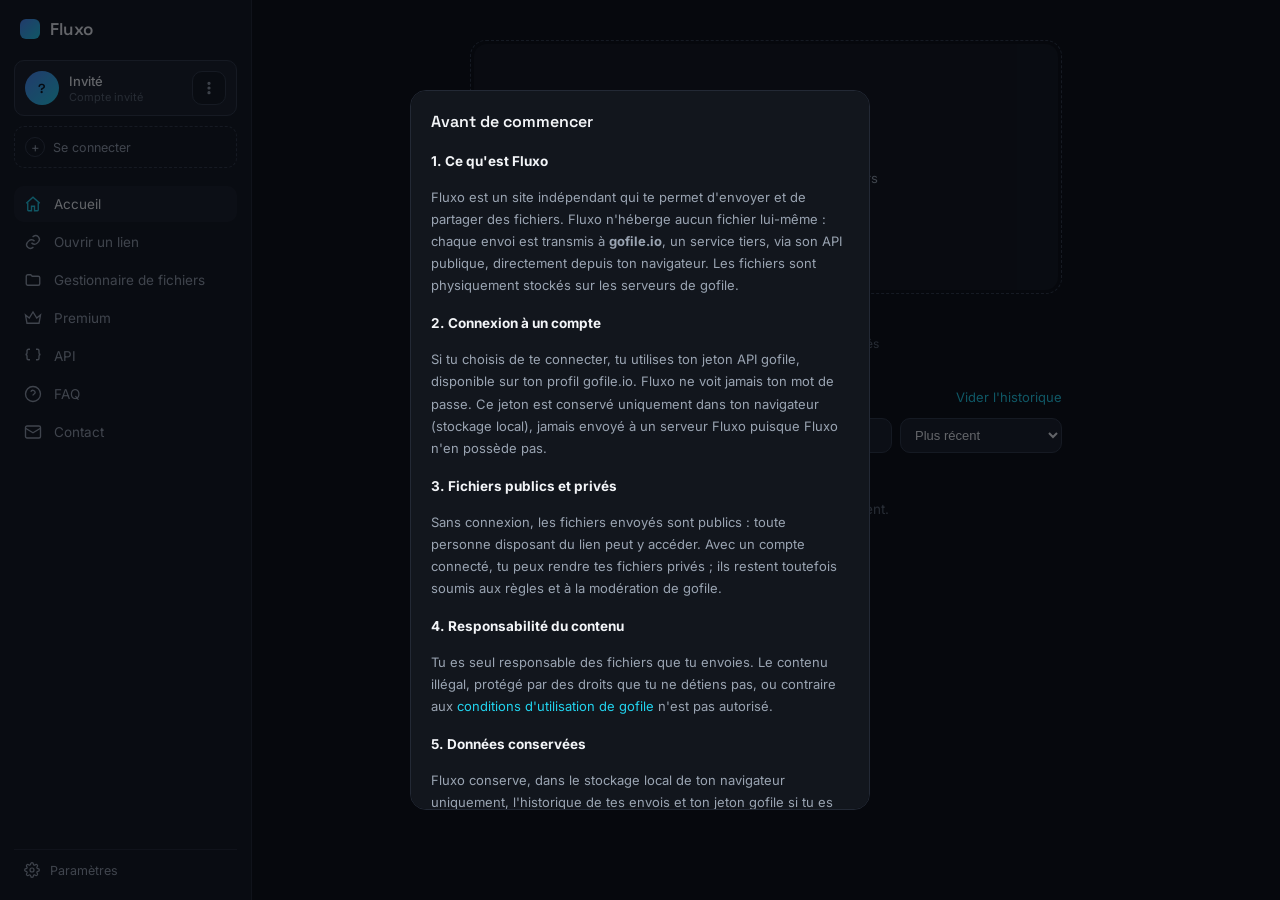
==== app.html @ 528c2066 "Add files via upload" ====
<!DOCTYPE html>
<html lang="fr">
<head>
<meta charset="UTF-8" />
<meta name="viewport" content="width=device-width, initial-scale=1.0" />
<title>Fluxo — App</title>
<link rel="preconnect" href="https://fonts.googleapis.com">
<link rel="preconnect" href="https://fonts.gstatic.com" crossorigin>
<link href="https://fonts.googleapis.com/css2?family=Space+Grotesk:wght@500;600&family=Inter:wght@400;500;600&family=JetBrains+Mono:wght@400;500&display=swap" rel="stylesheet">
<link rel="stylesheet" href="app.css" />
</head>
<body>

  <div class="app-shell">

    <aside class="sidebar">
      <a href="index.html" class="brand">
        <span class="brand-mark"></span>
        <span class="brand-name">Fluxo</span>
      </a>

      <div class="account-card" id="sidebarAccountCard">
        <div class="account-card-avatar" id="sidebarAvatar">?</div>
        <div class="account-card-info">
          <p class="account-card-name" id="sidebarAccountName">Invité</p>
          <p class="account-card-sub" id="sidebarAccountSub">Compte invité</p>
        </div>
        <button class="icon-btn account-card-menu" id="accountMenuBtn" aria-label="Options du compte">
          <svg width="16" height="16" viewBox="0 0 24 24" fill="none" stroke="currentColor" stroke-width="2"><circle cx="12" cy="5" r="1.4"/><circle cx="12" cy="12" r="1.4"/><circle cx="12" cy="19" r="1.4"/></svg>
        </button>
      </div>

      <button class="add-account-box" id="addAccountBox">
        <span class="add-account-icon">+</span>
        <span>Se connecter</span>
      </button>

      <nav class="sidebar-nav">
        <button class="nav-item active" data-view="home">
          <svg width="18" height="18" viewBox="0 0 24 24" fill="none" stroke="currentColor" stroke-width="1.8"><path d="M3 11l9-8 9 8"/><path d="M5 10v10a1 1 0 0 0 1 1h4v-6h4v6h4a1 1 0 0 0 1-1V10"/></svg>
          <span>Accueil</span>
        </button>
        <button class="nav-item" data-view="openlink">
          <svg width="18" height="18" viewBox="0 0 24 24" fill="none" stroke="currentColor" stroke-width="1.8"><path d="M10 13a5 5 0 0 0 7.5.5l2-2a5 5 0 0 0-7-7l-1 1"/><path d="M14 11a5 5 0 0 0-7.5-.5l-2 2a5 5 0 0 0 7 7l1-1"/></svg>
          <span>Ouvrir un lien</span>
        </button>
        <button class="nav-item" data-view="filemanager">
          <svg width="18" height="18" viewBox="0 0 24 24" fill="none" stroke="currentColor" stroke-width="1.8"><path d="M3 7a2 2 0 0 1 2-2h4l2 2h8a2 2 0 0 1 2 2v8a2 2 0 0 1-2 2H5a2 2 0 0 1-2-2Z"/></svg>
          <span>Gestionnaire de fichiers</span>
        </button>
        <button class="nav-item" id="premiumNavBtn" data-url="https://gofile.io/premium">
          <svg width="18" height="18" viewBox="0 0 24 24" fill="none" stroke="currentColor" stroke-width="1.8"><path d="m2 8 5 4 5-8 5 8 5-4-2 11H4Z"/></svg>
          <span>Premium</span>
        </button>
        <button class="nav-item" id="apiNavBtn" data-url="https://gofile.io/api">
          <svg width="18" height="18" viewBox="0 0 24 24" fill="none" stroke="currentColor" stroke-width="1.8"><path d="M8 3H6a2 2 0 0 0-2 2v3a2 2 0 0 1-2 2 2 2 0 0 1 2 2v3a2 2 0 0 0 2 2h2M16 3h2a2 2 0 0 1 2 2v3a2 2 0 0 0 2 2 2 2 0 0 0-2 2v3a2 2 0 0 1-2 2h-2"/></svg>
          <span>API</span>
        </button>
        <button class="nav-item" data-view="faq">
          <svg width="18" height="18" viewBox="0 0 24 24" fill="none" stroke="currentColor" stroke-width="1.8"><circle cx="12" cy="12" r="10"/><path d="M9.1 9a3 3 0 0 1 5.8 1c0 2-3 2-3 4"/><path d="M12 17h.01"/></svg>
          <span>FAQ</span>
        </button>
        <button class="nav-item" id="contactNavBtn">
          <svg width="18" height="18" viewBox="0 0 24 24" fill="none" stroke="currentColor" stroke-width="1.8"><rect x="2" y="4" width="20" height="16" rx="2"/><path d="m2 7 10 6 10-6"/></svg>
          <span>Contact</span>
        </button>
      </nav>

      <button id="settingsBtn" class="sidebar-footer-btn">
        <svg width="16" height="16" viewBox="0 0 24 24" fill="none" stroke="currentColor" stroke-width="1.8"><circle cx="12" cy="12" r="3"/><path d="M19.4 15a1.7 1.7 0 0 0 .34 1.87l.06.06a2 2 0 1 1-2.83 2.83l-.06-.06a1.7 1.7 0 0 0-1.87-.34 1.7 1.7 0 0 0-1 1.55V21a2 2 0 0 1-4 0v-.09A1.7 1.7 0 0 0 9 19.4a1.7 1.7 0 0 0-1.87.34l-.06.06a2 2 0 1 1-2.83-2.83l.06-.06A1.7 1.7 0 0 0 4.6 15a1.7 1.7 0 0 0-1.55-1H3a2 2 0 0 1 0-4h.09A1.7 1.7 0 0 0 4.6 9a1.7 1.7 0 0 0-.34-1.87l-.06-.06a2 2 0 1 1 2.83-2.83l.06.06A1.7 1.7 0 0 0 9 4.6a1.7 1.7 0 0 0 1-1.55V3a2 2 0 0 1 4 0v.09a1.7 1.7 0 0 0 1 1.55 1.7 1.7 0 0 0 1.87-.34l.06-.06a2 2 0 1 1 2.83 2.83l-.06.06A1.7 1.7 0 0 0 19.4 9a1.7 1.7 0 0 0 1.55 1H21a2 2 0 0 1 0 4h-.09a1.7 1.7 0 0 0-1.51 1z"/></svg>
        <span>Paramètres</span>
      </button>
    </aside>

    <div class="main-area">

      <!-- HOME VIEW -->
      <main class="content view" id="view-home">

        <section id="dropzone" class="dropzone">
          <div class="dropzone-glow"></div>
          <div class="dropzone-inner">
            <svg class="dropzone-icon" width="40" height="40" viewBox="0 0 24 24" fill="none" stroke="currentColor" stroke-width="1.6"><path d="M12 3v12"/><path d="M7 8l5-5 5 5"/><path d="M4 16v3a2 2 0 0 0 2 2h12a2 2 0 0 0 2-2v-3"/></svg>
            <p class="dropzone-title">Dépose un fichier ici</p>
            <p class="dropzone-sub">ou clique pour parcourir tes fichiers</p>
            <button id="browseBtn" class="btn btn-primary">Choisir un fichier</button>
            <input type="file" id="fileInput" multiple style="display:none;" />
          </div>
        </section>

        <div class="upload-options">
          <div class="privacy-row">
            <label class="switch-row" id="privacyRow">
              <input type="checkbox" id="privacyToggle" disabled />
              <span class="switch"></span>
              <span class="switch-label">Mettre en privé</span>
            </label>
            <span id="privacyHint" class="hint">Connecte-toi à ton compte gofile pour rendre tes fichiers privés</span>
          </div>

          <div id="folderRow" class="folder-row hidden">
            <label class="folder-label" for="folderSelect">Dossier de destination</label>
            <div class="folder-controls">
              <select id="folderSelect">
                <option value="">Racine</option>
              </select>
              <button id="newFolderBtn" class="icon-btn" aria-label="Créer un dossier" title="Créer un dossier">
                <svg width="15" height="15" viewBox="0 0 24 24" fill="none" stroke="currentColor" stroke-width="1.8"><path d="M12 5v14M5 12h14"/></svg>
              </button>
            </div>
          </div>
        </div>

        <section class="history-section">
          <div class="history-header">
            <h2>Envois</h2>
            <button id="clearHistoryBtn" class="link-btn">Vider l'historique</button>
          </div>

          <div class="history-toolbar">
            <input type="text" id="historySearch" placeholder="Rechercher un fichier…" />
            <select id="historySort">
              <option value="date-desc">Plus récent</option>
              <option value="date-asc">Plus ancien</option>
              <option value="name-asc">Nom (A–Z)</option>
              <option value="name-desc">Nom (Z–A)</option>
              <option value="size-desc">Taille (grand → petit)</option>
              <option value="size-asc">Taille (petit → grand)</option>
            </select>
          </div>

          <div id="historyList" class="history-list">
            <p class="empty-state">Aucun fichier envoyé pour le moment.</p>
          </div>
        </section>

      </main>

      <!-- OPEN LINK VIEW -->
      <main class="content view hidden" id="view-openlink">
        <div class="view-header">
          <h1>Ouvrir un lien</h1>
        </div>
        <p class="about-text" style="margin-bottom:16px;">Colle un lien Fluxo ou gofile reçu d'un autre appareil pour l'ouvrir directement.</p>
        <div class="folder-controls">
          <input type="text" id="openLinkInput" placeholder="https://fluxo.../r/AbC123 ou https://gofile.io/d/AbC123" style="flex:1; background: var(--bg-elevated); border: 1px solid var(--border-strong); border-radius: var(--radius); padding: 9px 12px; color: var(--text-primary); font-size: 13px;" />
          <button id="openLinkBtn" class="btn btn-primary">Ouvrir</button>
        </div>
      </main>

      <!-- FILE MANAGER VIEW -->
      <main class="content view hidden" id="view-filemanager">
        <div class="view-header">
          <h1>Gestionnaire de fichiers</h1>
        </div>
        <div id="fmLoggedOut" class="fm-message">
          <p>Connecte-toi à ton compte gofile pour parcourir tes fichiers et dossiers.</p>
          <button class="btn btn-primary" id="fmLoginBtn">Se connecter avec gofile</button>
        </div>
        <div id="fmLoggedIn" class="hidden">
          <div class="fm-breadcrumbs" id="fmBreadcrumbs"></div>
          <div id="fmList" class="fm-list"></div>
        </div>
      </main>

      <!-- FAQ VIEW -->
      <main class="content view hidden" id="view-faq">
        <div class="view-header">
          <h1>Foire aux questions</h1>
        </div>
        <div class="faq-list" id="faqList"></div>
      </main>

    </div>
  </div>

  <!-- Settings drawer -->
  <div id="settingsOverlay" class="overlay hidden">
    <div class="drawer">
      <div class="drawer-header">
        <h2>Paramètres</h2>
        <button id="closeSettingsBtn" class="icon-btn" aria-label="Fermer">
          <svg width="18" height="18" viewBox="0 0 24 24" fill="none" stroke="currentColor" stroke-width="1.8"><path d="M18 6 6 18M6 6l12 12"/></svg>
        </button>
      </div>

      <div class="drawer-body">

        <div class="settings-block">
          <h3>Compte</h3>
          <div id="accountBox" class="account-box">
            <div class="account-info">
              <p id="accountStatusText" class="account-status">Non connecté</p>
              <p class="account-desc">gofile bloque l'affichage de sa page de connexion dans un site tiers, donc la connexion se fait ici via ton jeton API : ouvre ton profil gofile, copie ton jeton, colle-le ci-dessous. Fluxo ne voit jamais ton mot de passe.</p>
            </div>
            <button id="loginBtn" class="btn btn-secondary">Ouvrir mon profil gofile</button>
            <button id="logoutBtn" class="btn btn-ghost hidden">Se déconnecter</button>
            <div class="manual-token" open>
              <div class="manual-token-body" style="margin-top:10px;">
                <input type="text" id="manualTokenInput" placeholder="Colle ton jeton gofile ici" />
                <button id="manualTokenBtn" class="btn btn-secondary">Valider</button>
              </div>
            </div>
          </div>
        </div>

        <div class="settings-block" id="usageBlock" style="display:none;">
          <h3>Stockage utilisé</h3>
          <div class="usage-box">
            <p id="usageText" class="usage-text">—</p>
          </div>
        </div>

        <div class="settings-block">
          <h3>Envoi</h3>
          <label class="switch-row">
            <input type="checkbox" id="defaultPrivateToggle" />
            <span class="switch"></span>
            <span class="switch-label">Mettre les nouveaux fichiers en privé par défaut</span>
          </label>
          <label class="switch-row" style="margin-top:10px;">
            <input type="checkbox" id="autoCopyToggle" />
            <span class="switch"></span>
            <span class="switch-label">Copier le lien automatiquement après l'envoi</span>
          </label>
        </div>

        <div class="settings-block">
          <h3>Lien public</h3>
          <p class="about-text">Si tu déploies le site vitrine Fluxo (voir le dossier <code>fluxo-site</code>), colle son adresse ici : les liens copiés utiliseront ton domaine au lieu de gofile.io.</p>
          <input type="text" id="publicDomainInput" placeholder="https://tonpseudo.github.io/fluxo" style="width:100%; background: var(--bg-elevated); border: 1px solid var(--border-strong); border-radius: var(--radius); padding: 9px 12px; color: var(--text-primary); font-size: 12.5px; margin-top: 8px;" />
        </div>

        <div class="settings-block">
          <h3>À propos</h3>
          <p class="about-text">Fluxo est une interface indépendante qui envoie et stocke tes fichiers via l'<a href="#" class="link" data-url="https://gofile.io/api">API publique de gofile</a>. Les fichiers sont hébergés sur les serveurs de gofile et soumis à leurs <a href="#" class="link" data-url="https://gofile.io/terms">conditions d'utilisation</a>.</p>
          <button id="termsBtn" class="link-btn">Lire les conditions d'utilisation de Fluxo</button>
        </div>

      </div>
    </div>
  </div>

  <!-- Terms modal -->
  <div id="termsOverlay" class="overlay hidden">
    <div class="modal">
      <div class="drawer-header">
        <h2>Conditions d'utilisation</h2>
        <button id="closeTermsBtn" class="icon-btn" aria-label="Fermer">
          <svg width="18" height="18" viewBox="0 0 24 24" fill="none" stroke="currentColor" stroke-width="1.8"><path d="M18 6 6 18M6 6l12 12"/></svg>
        </button>
      </div>
      <div id="termsBody" class="modal-body"></div>
    </div>
  </div>

  <!-- First-launch terms gate -->
  <div id="gateOverlay" class="overlay">
    <div class="modal">
      <div class="drawer-header">
        <h2>Avant de commencer</h2>
      </div>
      <div class="modal-body" id="gateBody"></div>
      <div class="gate-footer">
        <label class="checkbox-row">
          <input type="checkbox" id="gateCheckbox" />
          <span>J'ai lu et j'accepte les conditions d'utilisation.</span>
        </label>
        <button id="gateAcceptBtn" class="btn btn-primary" disabled>Continuer</button>
      </div>
    </div>
  </div>

  <!-- QR code modal -->
  <div id="qrOverlay" class="overlay hidden">
    <div class="modal modal-narrow">
      <div class="drawer-header">
        <h2>Lien du fichier</h2>
        <button id="closeQrBtn" class="icon-btn" aria-label="Fermer">
          <svg width="18" height="18" viewBox="0 0 24 24" fill="none" stroke="currentColor" stroke-width="1.8"><path d="M18 6 6 18M6 6l12 12"/></svg>
        </button>
      </div>
      <div class="qr-body">
        <div id="qrCanvas" class="qr-canvas"></div>
        <p id="qrLink" class="qr-link"></p>
        <button id="qrCopyBtn" class="btn btn-secondary">Copier le lien</button>
      </div>
    </div>
  </div>

  <!-- New folder modal -->
  <div id="folderOverlay" class="overlay hidden">
    <div class="modal modal-narrow">
      <div class="drawer-header">
        <h2>Nouveau dossier</h2>
        <button id="closeFolderModalBtn" class="icon-btn" aria-label="Fermer">
          <svg width="18" height="18" viewBox="0 0 24 24" fill="none" stroke="currentColor" stroke-width="1.8"><path d="M18 6 6 18M6 6l12 12"/></svg>
        </button>
      </div>
      <div class="modal-body">
        <input type="text" id="newFolderInput" placeholder="Nom du dossier" style="width:100%; background: var(--bg-elevated); border: 1px solid var(--border-strong); border-radius: var(--radius); padding: 9px 12px; color: var(--text-primary); font-size: 13.5px; margin-bottom: 14px;" />
        <button id="createFolderConfirmBtn" class="btn btn-primary">Créer</button>
      </div>
    </div>
  </div>

  <!-- Rename modal -->
  <div id="renameOverlay" class="overlay hidden">
    <div class="modal modal-narrow">
      <div class="drawer-header">
        <h2>Renommer</h2>
        <button id="closeRenameModalBtn" class="icon-btn" aria-label="Fermer">
          <svg width="18" height="18" viewBox="0 0 24 24" fill="none" stroke="currentColor" stroke-width="1.8"><path d="M18 6 6 18M6 6l12 12"/></svg>
        </button>
      </div>
      <div class="modal-body">
        <input type="text" id="renameInput" style="width:100%; background: var(--bg-elevated); border: 1px solid var(--border-strong); border-radius: var(--radius); padding: 9px 12px; color: var(--text-primary); font-size: 13.5px; margin-bottom: 14px;" />
        <button id="renameConfirmBtn" class="btn btn-primary">Renommer</button>
      </div>
    </div>
  </div>

  <!-- Direct link modal -->
  <div id="directLinkOverlay" class="overlay hidden">
    <div class="modal modal-narrow">
      <div class="drawer-header">
        <h2>Lien de téléchargement direct</h2>
        <button id="closeDirectLinkBtn" class="icon-btn" aria-label="Fermer">
          <svg width="18" height="18" viewBox="0 0 24 24" fill="none" stroke="currentColor" stroke-width="1.8"><path d="M18 6 6 18M6 6l12 12"/></svg>
        </button>
      </div>
      <div class="modal-body">
        <p style="margin-top:0;">Ce lien télécharge le fichier immédiatement, sans passer par la page Fluxo — à réserver à un partage de confiance. Nécessite un compte gofile premium.</p>
        <p id="directLinkResult" class="qr-link" style="text-align:left; word-break:break-all;"></p>
        <button id="directLinkCopyBtn" class="btn btn-secondary hidden">Copier le lien</button>
      </div>
    </div>
  </div>

  <!-- Contact modal -->
  <div id="contactOverlay" class="overlay hidden">
    <div class="modal modal-narrow">
      <div class="drawer-header">
        <h2>Contact</h2>
        <button id="closeContactBtn" class="icon-btn" aria-label="Fermer">
          <svg width="18" height="18" viewBox="0 0 24 24" fill="none" stroke="currentColor" stroke-width="1.8"><path d="M18 6 6 18M6 6l12 12"/></svg>
        </button>
      </div>
      <div class="modal-body">
        <p style="margin-top:0;">Une question, un souci ? Écris-nous, on te répond directement par email.</p>
        <input type="email" id="contactEmailInput" placeholder="Ton adresse email" style="width:100%; background: var(--bg-elevated); border: 1px solid var(--border-strong); border-radius: var(--radius); padding: 9px 12px; color: var(--text-primary); font-size: 13px; margin-bottom: 10px;" />
        <textarea id="contactMessageInput" placeholder="Ton message" rows="5" style="width:100%; background: var(--bg-elevated); border: 1px solid var(--border-strong); border-radius: var(--radius); padding: 9px 12px; color: var(--text-primary); font-size: 13px; margin-bottom: 14px; resize: vertical; font-family: inherit;"></textarea>
        <button id="contactSendBtn" class="btn btn-primary">Envoyer</button>
      </div>
    </div>
  </div>

  <div id="toast" class="toast hidden"></div>

  <script src="qrcode.lib.js"></script>
  <script src="app.js"></script>
</body>
</html>
---- app.css ----
:root {
  --bg-deep: #0A0D12;
  --bg-panel: #12161D;
  --bg-elevated: #1A1F29;
  --border: #232935;
  --border-strong: #313A49;

  --accent-1: #4F8CFF;
  --accent-2: #22D3EE;

  --text-primary: #F3F5F8;
  --text-secondary: #9AA4B2;
  --text-muted: #5C6673;

  --success: #34D399;
  --private: #F5A623;
  --danger: #F0605A;

  --font-display: 'Space Grotesk', 'Inter', sans-serif;
  --font-body: 'Inter', -apple-system, sans-serif;
  --font-mono: 'JetBrains Mono', monospace;

  --radius: 10px;
  --radius-lg: 16px;
}

* { box-sizing: border-box; }

body {
  margin: 0;
  background: var(--bg-deep);
  color: var(--text-primary);
  font-family: var(--font-body);
  -webkit-font-smoothing: antialiased;
}

button, input { font-family: inherit; }

/* ---------- App shell / Sidebar ---------- */
.app-shell { display: flex; height: 100vh; }

.sidebar {
  width: 252px;
  flex-shrink: 0;
  background: var(--bg-panel);
  border-right: 1px solid var(--border);
  display: flex;
  flex-direction: column;
  padding: 18px 14px;
}

.brand { display: flex; align-items: center; gap: 10px; padding: 0 6px 20px; text-decoration: none; color: inherit; }

@media (max-width: 760px) {
  .app-shell { flex-direction: column; height: auto; min-height: 100vh; }
  .sidebar { width: 100%; flex-direction: row; flex-wrap: wrap; align-items: center; padding: 12px 14px; gap: 10px; }
  .brand { padding: 0; margin-right: auto; }
  .account-card { margin-bottom: 0; }
  .sidebar-nav { flex-direction: row; flex-wrap: wrap; width: 100%; order: 3; }
  .add-account-box { order: 2; width: auto; margin-bottom: 0; }
  .sidebar-footer-btn { border-top: none; margin-top: 0; }
  .main-area { overflow-y: visible; }
  .view { padding: 24px 16px 40px; }
  .drawer { width: 100%; }
  .modal { width: 92%; }
}

.brand-mark {
  width: 20px;
  height: 20px;
  border-radius: 6px;
  background: linear-gradient(135deg, var(--accent-1), var(--accent-2));
}

.brand-name {
  font-family: var(--font-display);
  font-weight: 600;
  font-size: 17px;
  letter-spacing: 0.2px;
}

.account-card {
  display: flex;
  align-items: center;
  gap: 10px;
  background: var(--bg-elevated);
  border: 1px solid var(--border-strong);
  border-radius: var(--radius);
  padding: 10px 10px;
  margin-bottom: 10px;
}

.account-card-avatar {
  width: 34px;
  height: 34px;
  border-radius: 50%;
  background: linear-gradient(135deg, var(--accent-1), var(--accent-2));
  display: flex;
  align-items: center;
  justify-content: center;
  font-family: var(--font-display);
  font-weight: 600;
  font-size: 13px;
  color: #06121F;
  flex-shrink: 0;
}

.account-card-info { flex: 1; min-width: 0; }
.account-card-name { font-size: 13px; font-weight: 500; margin: 0; white-space: nowrap; overflow: hidden; text-overflow: ellipsis; }
.account-card-sub { font-size: 11px; color: var(--text-muted); margin: 1px 0 0; }
.account-card-menu { width: 26px; height: 26px; flex-shrink: 0; }

.add-account-box {
  display: flex;
  align-items: center;
  gap: 8px;
  border: 1.5px dashed var(--border-strong);
  border-radius: var(--radius);
  background: transparent;
  color: var(--text-secondary);
  padding: 10px;
  font-size: 12.5px;
  cursor: pointer;
  margin-bottom: 18px;
  transition: border-color 0.15s ease, color 0.15s ease;
}
.add-account-box:hover { border-color: var(--accent-1); color: var(--text-primary); }
.add-account-box.hidden { display: none; }

.add-account-icon {
  width: 20px;
  height: 20px;
  border-radius: 50%;
  border: 1px solid var(--border-strong);
  display: flex;
  align-items: center;
  justify-content: center;
  font-size: 13px;
  flex-shrink: 0;
}

.sidebar-nav { display: flex; flex-direction: column; gap: 2px; flex: 1; }

.nav-item {
  display: flex;
  align-items: center;
  gap: 12px;
  background: none;
  border: none;
  color: var(--text-secondary);
  padding: 9px 10px;
  border-radius: var(--radius);
  font-size: 13.5px;
  cursor: pointer;
  text-align: left;
}
.nav-item:hover { background: var(--bg-elevated); color: var(--text-primary); }
.nav-item.active { background: var(--bg-elevated); color: var(--text-primary); }
.nav-item.active svg { color: var(--accent-2); }

.sidebar-footer-btn {
  display: flex;
  align-items: center;
  gap: 10px;
  background: none;
  border: none;
  border-top: 1px solid var(--border);
  color: var(--text-secondary);
  padding: 12px 10px 4px;
  font-size: 12.5px;
  cursor: pointer;
  margin-top: 8px;
}
.sidebar-footer-btn:hover { color: var(--text-primary); }

.main-area { flex: 1; overflow-y: auto; }

.view { max-width: 640px; margin: 0 auto; padding: 40px 24px 60px; }
.view.hidden { display: none; }

.view-header { margin-bottom: 22px; }
.view-header h1 { font-family: var(--font-display); font-size: 20px; font-weight: 600; margin: 0; }

.icon-btn {
  width: 34px;
  height: 34px;
  border-radius: var(--radius);
  border: 1px solid var(--border-strong);
  background: var(--bg-panel);
  color: var(--text-secondary);
  display: flex;
  align-items: center;
  justify-content: center;
  cursor: pointer;
  flex-shrink: 0;
}
.icon-btn:hover { color: var(--text-primary); border-color: var(--accent-1); }

/* ---------- Dropzone ---------- */
.dropzone {
  position: relative;
  border-radius: var(--radius-lg);
  border: 1.5px dashed var(--border-strong);
  padding: 3px;
  cursor: pointer;
  overflow: hidden;
}

.dropzone-glow {
  position: absolute;
  inset: -40%;
  background: conic-gradient(from 0deg, transparent 0 70%, var(--accent-1), var(--accent-2), transparent 100%);
  opacity: 0;
  transition: opacity 0.25s ease;
  animation: spin 3.5s linear infinite;
  animation-play-state: paused;
}

.dropzone.drag-over .dropzone-glow {
  opacity: 0.9;
  animation-play-state: running;
}

.dropzone.drag-over { border-color: transparent; }

@keyframes spin { to { transform: rotate(360deg); } }

.dropzone-inner {
  position: relative;
  background: var(--bg-panel);
  border-radius: calc(var(--radius-lg) - 3px);
  padding: 48px 24px;
  display: flex;
  flex-direction: column;
  align-items: center;
  text-align: center;
  gap: 6px;
}

.dropzone-icon { color: var(--accent-2); margin-bottom: 6px; }

.dropzone-title { font-size: 16px; font-weight: 500; margin: 0; }
.dropzone-sub { font-size: 13px; color: var(--text-secondary); margin: 0 0 14px; }

/* ---------- Buttons ---------- */
.btn {
  border-radius: var(--radius);
  border: 1px solid transparent;
  padding: 9px 18px;
  font-size: 13.5px;
  font-weight: 500;
  cursor: pointer;
  transition: transform 0.08s ease, background 0.15s ease;
}
.btn:active { transform: scale(0.97); }

.btn-primary {
  background: linear-gradient(135deg, var(--accent-1), var(--accent-2));
  color: #06121F;
}
.btn-primary:hover { filter: brightness(1.08); }
.btn-primary:disabled { opacity: 0.5; cursor: not-allowed; filter: none; }

.btn-secondary {
  background: var(--bg-elevated);
  border-color: var(--border-strong);
  color: var(--text-primary);
}
.btn-secondary:hover { border-color: var(--accent-1); }

.btn-ghost {
  background: transparent;
  border-color: var(--border-strong);
  color: var(--text-secondary);
}

.link-btn {
  background: none;
  border: none;
  color: var(--accent-2);
  font-size: 13px;
  cursor: pointer;
  padding: 0;
}

/* ---------- Upload options ---------- */
.upload-options { margin: 18px 4px 36px; display: flex; flex-direction: column; gap: 18px; }

.folder-row { display: flex; flex-direction: column; gap: 6px; }
.folder-label { font-size: 12px; color: var(--text-muted); }
.folder-controls { display: flex; gap: 8px; align-items: center; }

select {
  background: var(--bg-elevated);
  border: 1px solid var(--border-strong);
  border-radius: var(--radius);
  color: var(--text-primary);
  padding: 8px 10px;
  font-size: 13px;
}

/* ---------- History toolbar ---------- */
.history-toolbar { display: flex; gap: 8px; margin-bottom: 14px; }
.history-toolbar input {
  flex: 1;
  background: var(--bg-elevated);
  border: 1px solid var(--border-strong);
  border-radius: var(--radius);
  padding: 8px 12px;
  color: var(--text-primary);
  font-size: 13px;
}
.history-toolbar select { flex-shrink: 0; }

/* ---------- Usage box ---------- */
.usage-box { background: var(--bg-elevated); border: 1px solid var(--border); border-radius: var(--radius); padding: 12px 14px; }
.usage-text { margin: 0; font-size: 13px; color: var(--text-secondary); font-family: var(--font-mono); }

/* ---------- Privacy row ---------- */
.privacy-row { display: flex; flex-direction: column; gap: 4px; margin: 0; }

.switch-row { display: flex; align-items: center; gap: 10px; cursor: pointer; }

.switch-row input { position: absolute; opacity: 0; width: 0; height: 0; }

.switch {
  width: 36px;
  height: 20px;
  border-radius: 999px;
  background: var(--bg-elevated);
  border: 1px solid var(--border-strong);
  position: relative;
  transition: background 0.15s ease;
  flex-shrink: 0;
}
.switch::after {
  content: '';
  position: absolute;
  top: 2px;
  left: 2px;
  width: 14px;
  height: 14px;
  border-radius: 50%;
  background: var(--text-muted);
  transition: transform 0.15s ease, background 0.15s ease;
}

.switch-row input:checked + .switch { background: rgba(245, 166, 35, 0.18); border-color: var(--private); }
.switch-row input:checked + .switch::after { transform: translateX(16px); background: var(--private); }

.switch-row input:disabled + .switch { opacity: 0.4; cursor: not-allowed; }
.switch-row:has(input:disabled) { cursor: not-allowed; }

.switch-label { font-size: 13.5px; color: var(--text-primary); }
.switch-row:has(input:disabled) .switch-label { color: var(--text-muted); }

.hint { font-size: 12px; color: var(--text-muted); margin-left: 46px; }

/* ---------- History ---------- */
.history-header { display: flex; align-items: center; justify-content: space-between; margin-bottom: 12px; }
.history-header h2 { font-family: var(--font-display); font-size: 15px; font-weight: 600; margin: 0; }

.history-list { display: flex; flex-direction: column; gap: 8px; }

.empty-state { color: var(--text-muted); font-size: 13.5px; padding: 20px 0; text-align: center; }

.history-item {
  display: flex;
  align-items: center;
  gap: 12px;
  padding: 12px 14px;
  border-radius: var(--radius);
  border: 1px solid var(--border);
  background: var(--bg-panel);
}

.history-item-icon {
  width: 34px;
  height: 34px;
  border-radius: 8px;
  background: var(--bg-elevated);
  display: flex;
  align-items: center;
  justify-content: center;
  color: var(--accent-2);
  flex-shrink: 0;
}

.history-item-main { flex: 1; min-width: 0; }
.history-item-name { font-size: 13.5px; font-weight: 500; white-space: nowrap; overflow: hidden; text-overflow: ellipsis; }
.history-item-meta { font-size: 11.5px; color: var(--text-muted); font-family: var(--font-mono); display: flex; gap: 8px; align-items: center; }

.badge {
  font-size: 10.5px;
  padding: 2px 7px;
  border-radius: 999px;
  font-family: var(--font-body);
  font-weight: 500;
}
.badge-private { background: rgba(245, 166, 35, 0.15); color: var(--private); }
.badge-public { background: rgba(154, 164, 178, 0.15); color: var(--text-secondary); }

.history-item-actions { display: flex; gap: 6px; }

.progress-bar {
  height: 3px;
  background: var(--border);
  border-radius: 999px;
  overflow: hidden;
  margin-top: 6px;
}
.progress-bar-fill {
  height: 100%;
  background: linear-gradient(90deg, var(--accent-1), var(--accent-2));
  width: 0%;
  transition: width 0.15s ease;
}

/* ---------- File manager ---------- */
.fm-message { text-align: center; padding: 40px 0; color: var(--text-secondary); }
.fm-message p { margin-bottom: 16px; font-size: 13.5px; }

.fm-breadcrumbs { display: flex; align-items: center; gap: 6px; margin-bottom: 16px; font-size: 12.5px; color: var(--text-muted); flex-wrap: wrap; }
.fm-breadcrumbs button { background: none; border: none; color: var(--text-secondary); cursor: pointer; font-size: 12.5px; padding: 2px 4px; }
.fm-breadcrumbs button:hover { color: var(--accent-2); }
.fm-breadcrumbs .sep { color: var(--text-muted); }

.fm-list { display: flex; flex-direction: column; gap: 8px; }

.fm-item {
  display: flex;
  align-items: center;
  gap: 12px;
  padding: 11px 14px;
  border-radius: var(--radius);
  border: 1px solid var(--border);
  background: var(--bg-panel);
  cursor: default;
}
.fm-item.is-folder { cursor: pointer; }
.fm-item.is-folder:hover { border-color: var(--accent-1); }

.fm-item-icon { color: var(--text-secondary); flex-shrink: 0; }
.fm-item.is-folder .fm-item-icon { color: var(--accent-2); }
.fm-item-name { flex: 1; font-size: 13.5px; min-width: 0; white-space: nowrap; overflow: hidden; text-overflow: ellipsis; }
.fm-item-size { font-size: 11.5px; color: var(--text-muted); font-family: var(--font-mono); flex-shrink: 0; }

/* ---------- FAQ ---------- */
.faq-item { border: 1px solid var(--border); border-radius: var(--radius); margin-bottom: 8px; overflow: hidden; }
.faq-question {
  width: 100%;
  text-align: left;
  background: var(--bg-panel);
  border: none;
  color: var(--text-primary);
  padding: 14px 16px;
  font-size: 13.5px;
  font-weight: 500;
  cursor: pointer;
  display: flex;
  justify-content: space-between;
  align-items: center;
}
.faq-answer {
  padding: 0 16px;
  max-height: 0;
  overflow: hidden;
  color: var(--text-secondary);
  font-size: 13px;
  line-height: 1.6;
  transition: max-height 0.2s ease, padding 0.2s ease;
}
.faq-item.open .faq-answer { padding: 0 16px 16px; max-height: 240px; }
.faq-item.open .faq-chevron { transform: rotate(180deg); }
.faq-chevron { transition: transform 0.2s ease; flex-shrink: 0; }
.overlay {
  position: fixed;
  inset: 0;
  background: rgba(4, 6, 10, 0.6);
  display: flex;
  justify-content: flex-end;
  z-index: 10;
}
.overlay.hidden { display: none; }

#termsOverlay, #gateOverlay { justify-content: center; align-items: center; }

.drawer {
  width: 380px;
  height: 100%;
  background: var(--bg-panel);
  border-left: 1px solid var(--border);
  padding: 20px;
  overflow-y: auto;
}

.modal {
  width: 460px;
  max-height: 80vh;
  background: var(--bg-panel);
  border: 1px solid var(--border);
  border-radius: var(--radius-lg);
  padding: 20px;
  overflow-y: auto;
}

.modal-narrow { width: 340px; }

.qr-body { display: flex; flex-direction: column; align-items: center; gap: 14px; }
.qr-canvas { background: #fff; padding: 12px; border-radius: 8px; }
.qr-canvas img { display: block; }
.qr-link { font-family: var(--font-mono); font-size: 11.5px; color: var(--text-secondary); word-break: break-all; text-align: center; margin: 0; }

.history-item-actions .icon-btn { width: 30px; height: 30px; }

.drawer-header { display: flex; align-items: center; justify-content: space-between; margin-bottom: 18px; }
.drawer-header h2 { font-family: var(--font-display); font-size: 16px; font-weight: 600; margin: 0; }

.settings-block { margin-bottom: 26px; }
.settings-block h3 { font-size: 12px; text-transform: uppercase; letter-spacing: 0.5px; color: var(--text-muted); margin: 0 0 10px; }

.account-box { display: flex; flex-direction: column; gap: 10px; }
.account-status { font-size: 14px; font-weight: 500; margin: 0; }
.account-desc { font-size: 12.5px; color: var(--text-secondary); line-height: 1.5; margin: 0 0 6px; }

.manual-token summary { font-size: 12px; color: var(--text-muted); cursor: pointer; margin-top: 4px; }
.manual-token-body { display: flex; gap: 8px; margin-top: 10px; }
.manual-token-body input {
  flex: 1;
  background: var(--bg-elevated);
  border: 1px solid var(--border-strong);
  border-radius: var(--radius);
  padding: 8px 10px;
  color: var(--text-primary);
  font-size: 12.5px;
}

.about-text { font-size: 12.5px; color: var(--text-secondary); line-height: 1.6; }
.link { color: var(--accent-2); cursor: pointer; }

.modal-body { font-size: 13px; color: var(--text-secondary); line-height: 1.7; }
.modal-body h3 { color: var(--text-primary); font-size: 13.5px; margin: 16px 0 6px; }
.modal-body h3:first-child { margin-top: 0; }

.gate-footer { margin-top: 18px; display: flex; flex-direction: column; gap: 12px; }
.checkbox-row { display: flex; align-items: center; gap: 8px; font-size: 12.5px; color: var(--text-secondary); }

.hidden { display: none !important; }

.toast {
  position: fixed;
  bottom: 20px;
  left: 50%;
  transform: translateX(-50%);
  background: var(--bg-elevated);
  border: 1px solid var(--border-strong);
  padding: 10px 18px;
  border-radius: var(--radius);
  font-size: 13px;
  z-index: 20;
}
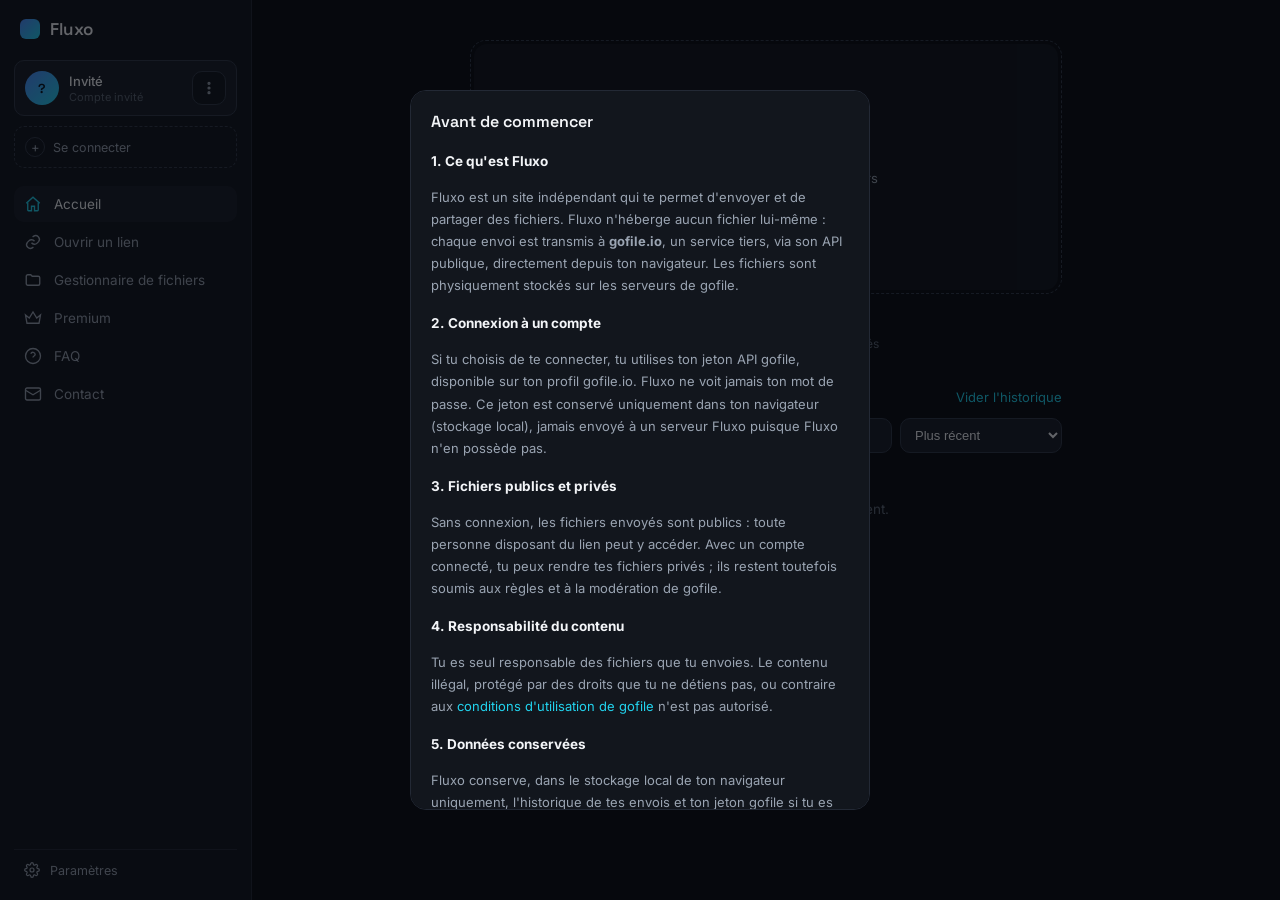
==== commit 89c893a6: "Add files via upload" ====
--- a/app.html
+++ b/app.html
@@ -4,6 +4,10 @@
 <meta charset="UTF-8" />
 <meta name="viewport" content="width=device-width, initial-scale=1.0" />
 <title>Fluxo — App</title>
+<link rel="icon" type="image/png" sizes="512x512" href="icon-512.png" />
+<link rel="icon" type="image/png" sizes="192x192" href="icon-192.png" />
+<link rel="icon" type="image/png" sizes="32x32" href="favicon-32.png" />
+<link rel="apple-touch-icon" href="apple-touch-icon.png" />
 <link rel="preconnect" href="https://fonts.googleapis.com">
 <link rel="preconnect" href="https://fonts.gstatic.com" crossorigin>
 <link href="https://fonts.googleapis.com/css2?family=Space+Grotesk:wght@500;600&family=Inter:wght@400;500;600&family=JetBrains+Mono:wght@400;500&display=swap" rel="stylesheet">
@@ -48,13 +52,9 @@
           <svg width="18" height="18" viewBox="0 0 24 24" fill="none" stroke="currentColor" stroke-width="1.8"><path d="M3 7a2 2 0 0 1 2-2h4l2 2h8a2 2 0 0 1 2 2v8a2 2 0 0 1-2 2H5a2 2 0 0 1-2-2Z"/></svg>
           <span>Gestionnaire de fichiers</span>
         </button>
-        <button class="nav-item" id="premiumNavBtn" data-url="https://gofile.io/premium">
+        <button class="nav-item" id="premiumNavBtn">
           <svg width="18" height="18" viewBox="0 0 24 24" fill="none" stroke="currentColor" stroke-width="1.8"><path d="m2 8 5 4 5-8 5 8 5-4-2 11H4Z"/></svg>
           <span>Premium</span>
-        </button>
-        <button class="nav-item" id="apiNavBtn" data-url="https://gofile.io/api">
-          <svg width="18" height="18" viewBox="0 0 24 24" fill="none" stroke="currentColor" stroke-width="1.8"><path d="M8 3H6a2 2 0 0 0-2 2v3a2 2 0 0 1-2 2 2 2 0 0 1 2 2v3a2 2 0 0 0 2 2h2M16 3h2a2 2 0 0 1 2 2v3a2 2 0 0 0 2 2 2 2 0 0 0-2 2v3a2 2 0 0 1-2 2h-2"/></svg>
-          <span>API</span>
         </button>
         <button class="nav-item" data-view="faq">
           <svg width="18" height="18" viewBox="0 0 24 24" fill="none" stroke="currentColor" stroke-width="1.8"><circle cx="12" cy="12" r="10"/><path d="M9.1 9a3 3 0 0 1 5.8 1c0 2-3 2-3 4"/><path d="M12 17h.01"/></svg>
@@ -320,6 +320,19 @@
     </div>
   </div>
 
+  <!-- Premium redirect interstitial -->
+  <div id="premiumOverlay" class="overlay premium-overlay hidden">
+    <div class="premium-content">
+      <span class="brand-mark"></span>
+      <h2>Passer premium</h2>
+      <p>Fluxo n'a pas de système de paiement à lui : les comptes premium sont gérés directement par gofile. Tu vas être redirigé vers gofile.io pour voir les offres et payer.</p>
+      <div class="premium-actions">
+        <button id="premiumCancelBtn" class="btn btn-ghost">Annuler</button>
+        <button id="premiumContinueBtn" class="btn btn-primary">Continuer vers gofile</button>
+      </div>
+    </div>
+  </div>
+
   <!-- Direct link modal -->
   <div id="directLinkOverlay" class="overlay hidden">
     <div class="modal modal-narrow">
--- a/app.css
+++ b/app.css
@@ -547,6 +547,13 @@
 
 .hidden { display: none !important; }
 
+.premium-overlay { background: #000; justify-content: center; align-items: center; }
+.premium-content { max-width: 380px; text-align: center; display: flex; flex-direction: column; align-items: center; gap: 14px; }
+.premium-content .brand-mark { width: 40px; height: 40px; border-radius: 12px; }
+.premium-content h2 { font-family: var(--font-display); font-size: 20px; margin: 0; }
+.premium-content p { color: var(--text-secondary); font-size: 13.5px; line-height: 1.6; margin: 0; }
+.premium-actions { display: flex; gap: 10px; margin-top: 8px; }
+
 .toast {
   position: fixed;
   bottom: 20px;
